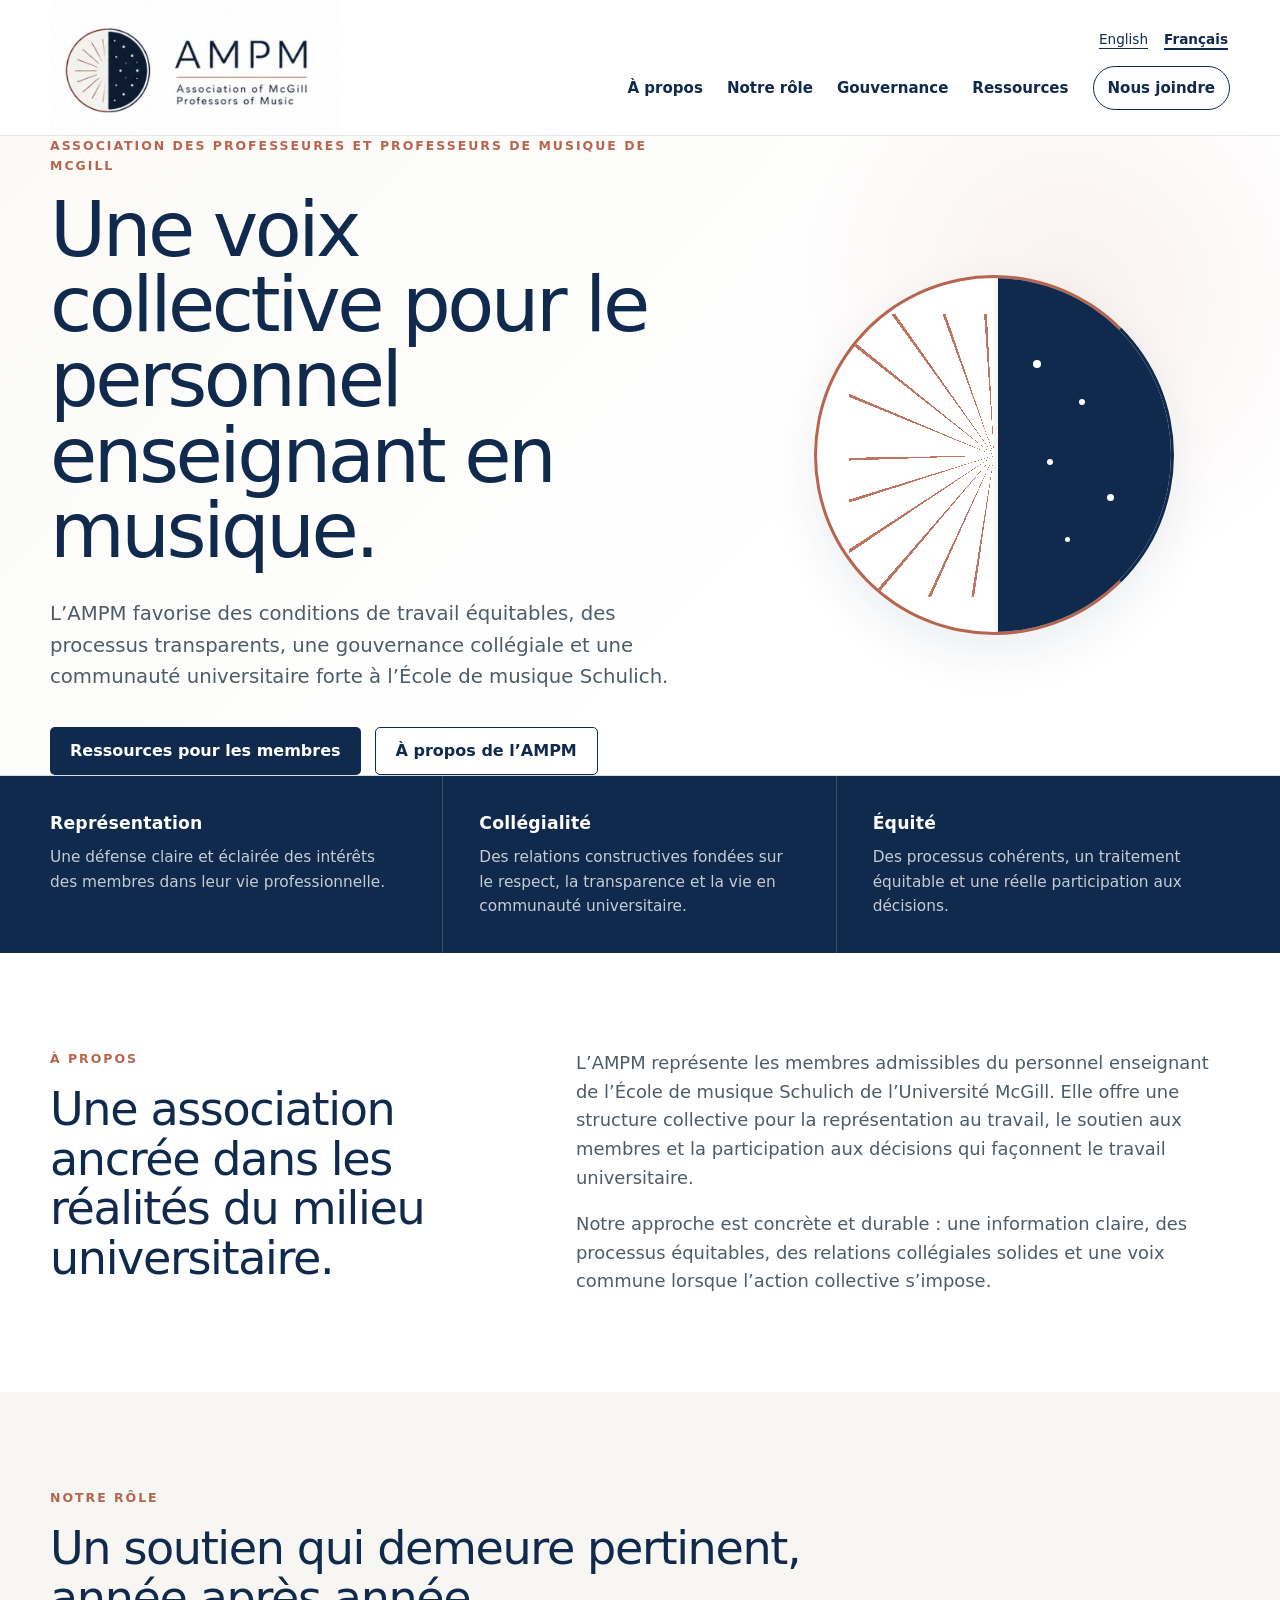
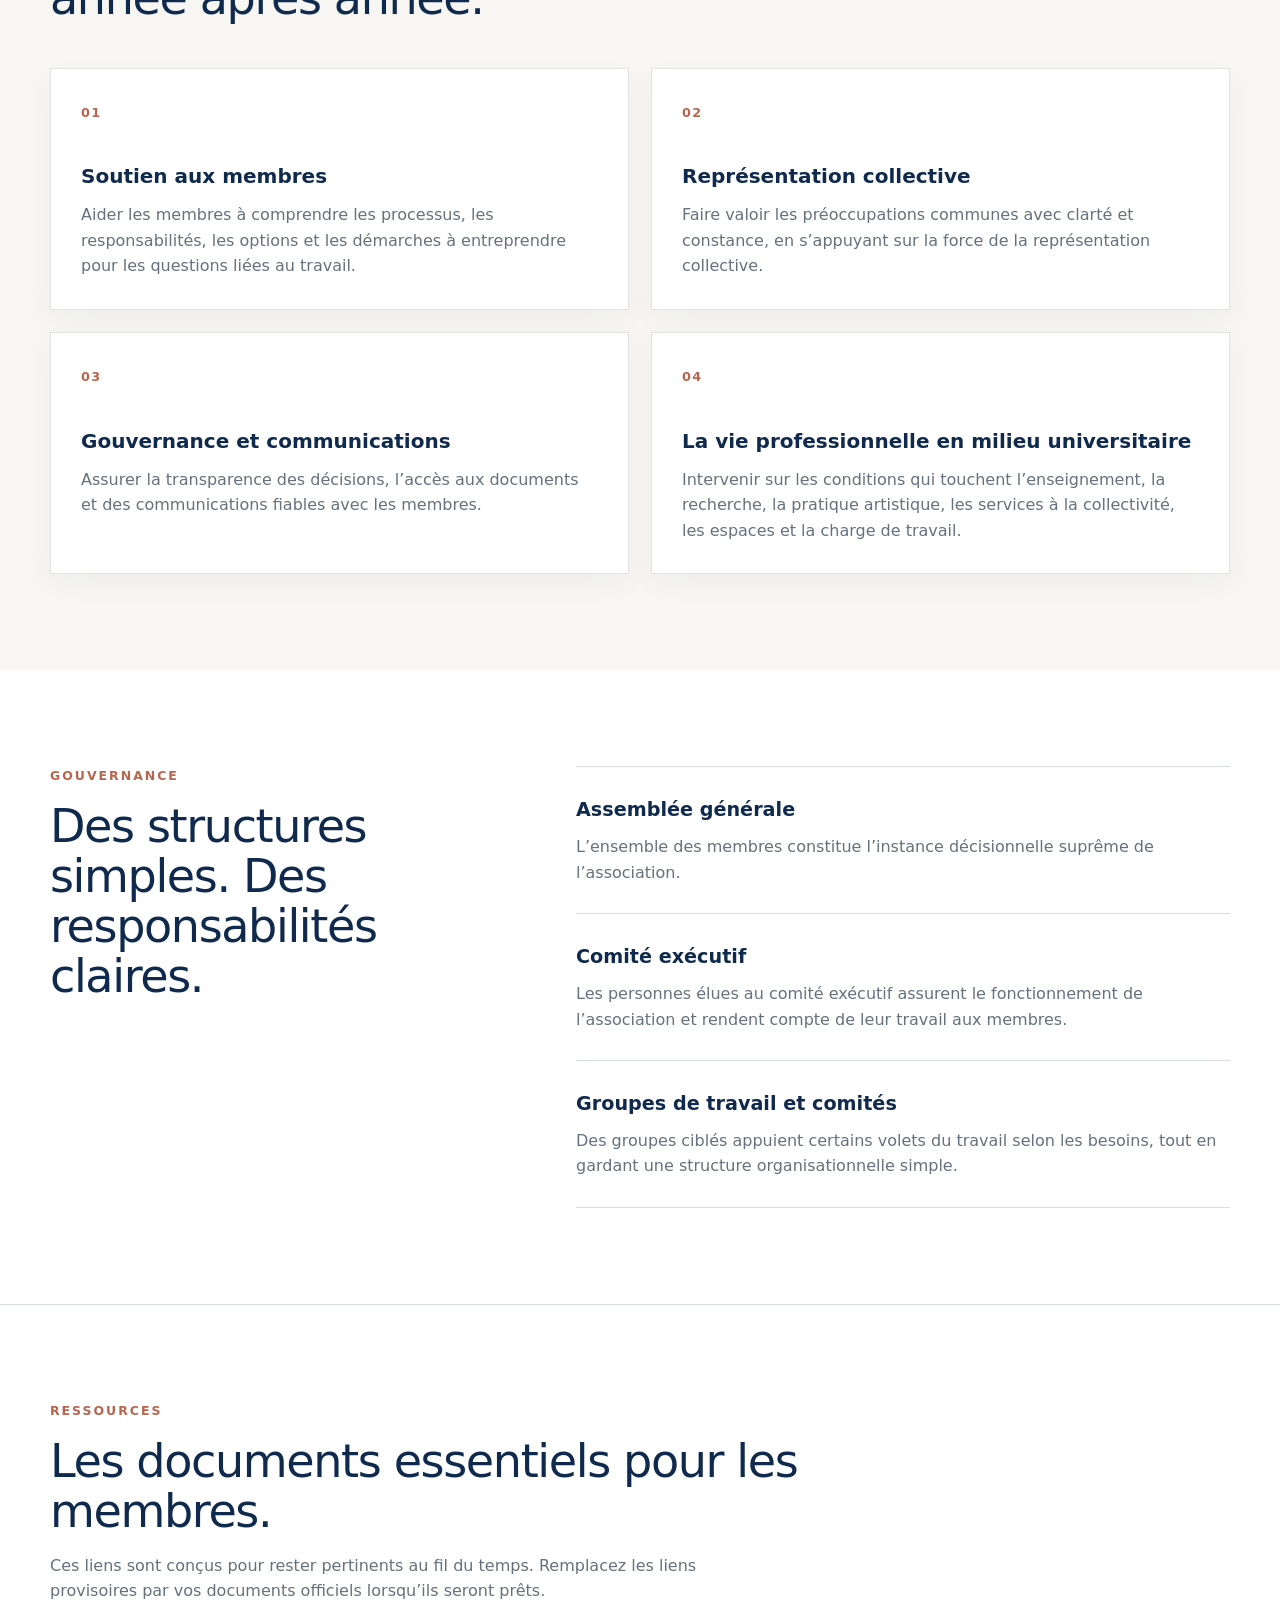
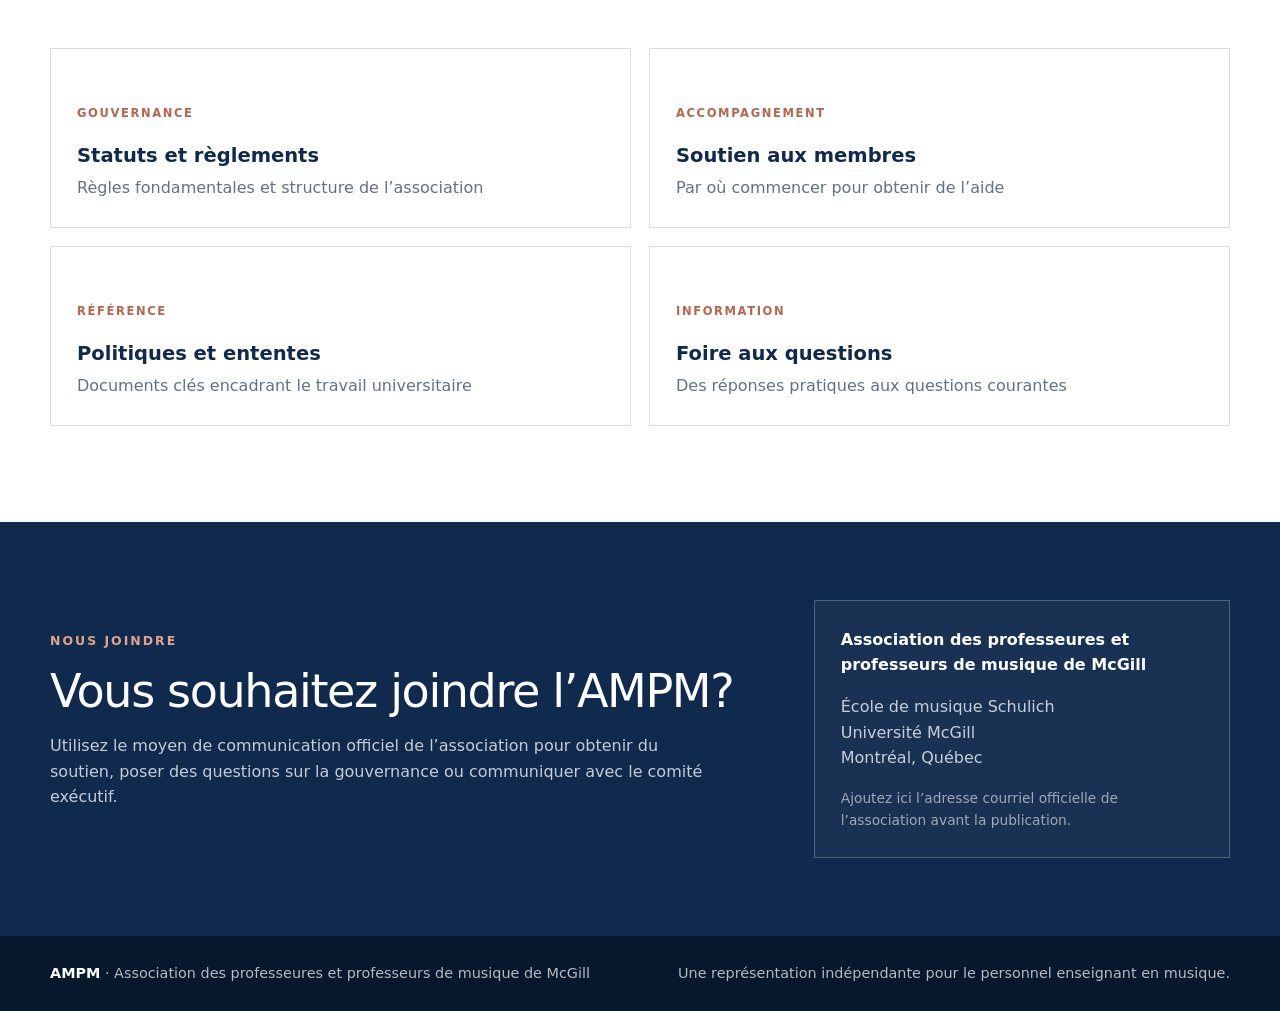
==== fr.html @ f32a2b2c "Add Quebec French translation and bilingual navigation" ====
<!doctype html>
<html lang="fr-CA">
<head>
  <meta charset="utf-8" />
  <meta name="viewport" content="width=device-width, initial-scale=1" />
  <meta name="description" content="AMPM — Association des professeures et professeurs de musique de McGill. Une voix collective pour le personnel enseignant en musique." />
  <link rel="alternate" hreflang="en-CA" href="index.html" />
  <link rel="alternate" hreflang="fr-CA" href="fr.html" />
  <link rel="alternate" hreflang="x-default" href="index.html" />
  <title>AMPM — Association des professeures et professeurs de musique de McGill</title>
  <link rel="stylesheet" href="styles.css" />
</head>
<body>
  <a class="skip-link" href="#main">Aller au contenu</a>

  <header class="site-header">
    <div class="shell header-inner">
      <a class="brand" href="#top" aria-label="Accueil de l’AMPM">
        <img src="[data-uri]" alt="AMPM — Association des professeures et professeurs de musique de McGill" />
      </a>
      <div class="header-links">
        <nav class="language-switcher" aria-label="Choix de la langue">
          <a href="index.html" lang="en-CA" hreflang="en-CA">English</a>
          <a href="fr.html" lang="fr-CA" hreflang="fr-CA" aria-current="page">Français</a>
        </nav>
      <nav class="primary-nav" aria-label="Navigation principale">
        <a href="#about">À propos</a>
        <a href="#work">Notre rôle</a>
        <a href="#governance">Gouvernance</a>
        <a href="#resources">Ressources</a>
        <a class="nav-contact" href="#contact">Nous joindre</a>
      </nav>
      </div>
    </div>
  </header>

  <main id="main">
    <section class="hero" id="top">
      <div class="shell hero-grid">
        <div class="hero-copy">
          <p class="eyebrow">Association des professeures et professeurs de musique de McGill</p>
          <h1>Une voix collective pour le personnel enseignant en musique.</h1>
          <p class="hero-lede">
            L’AMPM favorise des conditions de travail équitables, des processus
            transparents, une gouvernance collégiale et une communauté
            universitaire forte à l’École de musique Schulich.
          </p>
          <div class="hero-actions">
            <a class="button button-primary" href="#resources">Ressources pour les membres</a>
            <a class="button button-secondary" href="#about">À propos de l’AMPM</a>
          </div>
        </div>
        <div class="hero-mark" aria-hidden="true">
          <div class="day-night-disc">
            <span class="sunburst"></span>
            <span class="night-field"></span>
            <span class="star s1"></span>
            <span class="star s2"></span>
            <span class="star s3"></span>
            <span class="star s4"></span>
            <span class="star s5"></span>
          </div>
        </div>
      </div>
    </section>

    <section class="principles" aria-label="Principes de l’AMPM">
      <div class="shell principle-grid">
        <article>
          <h2>Représentation</h2>
          <p>Une défense claire et éclairée des intérêts des membres dans leur vie professionnelle.</p>
        </article>
        <article>
          <h2>Collégialité</h2>
          <p>Des relations constructives fondées sur le respect, la transparence et la vie en communauté universitaire.</p>
        </article>
        <article>
          <h2>Équité</h2>
          <p>Des processus cohérents, un traitement équitable et une réelle participation aux décisions.</p>
        </article>
      </div>
    </section>

    <section class="section" id="about">
      <div class="shell split">
        <div>
          <p class="section-kicker">À propos</p>
          <h2>Une association ancrée dans les réalités du milieu universitaire.</h2>
        </div>
        <div class="prose">
          <p>
            L’AMPM représente les membres admissibles du personnel enseignant
            de l’École de musique Schulich de l’Université McGill. Elle offre
            une structure collective pour la représentation au travail,
            le soutien aux membres et la participation aux décisions
            qui façonnent le travail universitaire.
          </p>
          <p>
            Notre approche est concrète et durable : une information claire,
            des processus équitables, des relations collégiales solides et
            une voix commune lorsque l’action collective s’impose.
          </p>
        </div>
      </div>
    </section>

    <section class="section section-tint" id="work">
      <div class="shell">
        <div class="section-heading">
          <p class="section-kicker">Notre rôle</p>
          <h2>Un soutien qui demeure pertinent, année après année.</h2>
        </div>
        <div class="card-grid">
          <article class="card">
            <span class="card-number">01</span>
            <h3>Soutien aux membres</h3>
            <p>Aider les membres à comprendre les processus, les responsabilités, les options et les démarches à entreprendre pour les questions liées au travail.</p>
          </article>
          <article class="card">
            <span class="card-number">02</span>
            <h3>Représentation collective</h3>
            <p>Faire valoir les préoccupations communes avec clarté et constance, en s’appuyant sur la force de la représentation collective.</p>
          </article>
          <article class="card">
            <span class="card-number">03</span>
            <h3>Gouvernance et communications</h3>
            <p>Assurer la transparence des décisions, l’accès aux documents et des communications fiables avec les membres.</p>
          </article>
          <article class="card">
            <span class="card-number">04</span>
            <h3>La vie professionnelle en milieu universitaire</h3>
            <p>Intervenir sur les conditions qui touchent l’enseignement, la recherche, la pratique artistique, les services à la collectivité, les espaces et la charge de travail.</p>
          </article>
        </div>
      </div>
    </section>

    <section class="section" id="governance">
      <div class="shell split">
        <div>
          <p class="section-kicker">Gouvernance</p>
          <h2>Des structures simples. Des responsabilités claires.</h2>
        </div>
        <div class="stack-list">
          <article>
            <h3>Assemblée générale</h3>
            <p>L’ensemble des membres constitue l’instance décisionnelle suprême de l’association.</p>
          </article>
          <article>
            <h3>Comité exécutif</h3>
            <p>Les personnes élues au comité exécutif assurent le fonctionnement de l’association et rendent compte de leur travail aux membres.</p>
          </article>
          <article>
            <h3>Groupes de travail et comités</h3>
            <p>Des groupes ciblés appuient certains volets du travail selon les besoins, tout en gardant une structure organisationnelle simple.</p>
          </article>
        </div>
      </div>
    </section>

    <section class="section resources" id="resources">
      <div class="shell">
        <div class="section-heading">
          <p class="section-kicker">Ressources</p>
          <h2>Les documents essentiels pour les membres.</h2>
          <p class="section-intro">Ces liens sont conçus pour rester pertinents au fil du temps. Remplacez les liens provisoires par vos documents officiels lorsqu’ils seront prêts.</p>
        </div>
        <div class="resource-grid">
          <a class="resource-card" href="#contact">
            <span>Gouvernance</span>
            <strong>Statuts et règlements</strong>
            <em>Règles fondamentales et structure de l’association</em>
          </a>
          <a class="resource-card" href="#contact">
            <span>Accompagnement</span>
            <strong>Soutien aux membres</strong>
            <em>Par où commencer pour obtenir de l’aide</em>
          </a>
          <a class="resource-card" href="#contact">
            <span>Référence</span>
            <strong>Politiques et ententes</strong>
            <em>Documents clés encadrant le travail universitaire</em>
          </a>
          <a class="resource-card" href="#contact">
            <span>Information</span>
            <strong>Foire aux questions</strong>
            <em>Des réponses pratiques aux questions courantes</em>
          </a>
        </div>
      </div>
    </section>

    <section class="contact-band" id="contact">
      <div class="shell contact-grid">
        <div>
          <p class="section-kicker light">Nous joindre</p>
          <h2>Vous souhaitez joindre l’AMPM?</h2>
          <p>Utilisez le moyen de communication officiel de l’association pour obtenir du soutien, poser des questions sur la gouvernance ou communiquer avec le comité exécutif.</p>
        </div>
        <div class="contact-card">
          <strong>Association des professeures et professeurs de musique de McGill</strong>
          <p>École de musique Schulich<br />Université McGill<br />Montréal, Québec</p>
          <p class="small">Ajoutez ici l’adresse courriel officielle de l’association avant la publication.</p>
        </div>
      </div>
    </section>
  </main>

  <footer class="site-footer">
    <div class="shell footer-inner">
      <p><strong>AMPM</strong> · Association des professeures et professeurs de musique de McGill</p>
      <p>Une représentation indépendante pour le personnel enseignant en musique.</p>
    </div>
  </footer>
</body>
</html>
---- styles.css ----
:root {
  --navy: #102a4d;
  --navy-deep: #0b1f3a;
  --rust: #b7654e;
  --rust-soft: #c68a72;
  --ink: #25303b;
  --muted: #65717d;
  --paper: #f7f6f2;
  --white: #ffffff;
  --line: #d9dde1;
  --max: 1180px;
  --shadow: 0 18px 50px rgba(16, 42, 77, 0.08);
}

* { box-sizing: border-box; }
html { scroll-behavior: smooth; }
body {
  margin: 0;
  font-family: "Avenir Next", "Segoe UI", system-ui, -apple-system, BlinkMacSystemFont, Arial, sans-serif;
  color: var(--ink);
  background: var(--white);
  line-height: 1.6;
  -webkit-font-smoothing: antialiased;
}

a { color: inherit; }
img { max-width: 100%; display: block; }

.skip-link {
  position: absolute;
  left: 12px;
  top: -80px;
  background: var(--navy);
  color: #fff;
  padding: 10px 14px;
  z-index: 100;
}
.skip-link:focus { top: 12px; }

.shell {
  width: min(var(--max), calc(100% - 48px));
  margin-inline: auto;
}

.site-header {
  position: sticky;
  top: 0;
  z-index: 20;
  background: rgba(255,255,255,.96);
  border-bottom: 1px solid rgba(16,42,77,.11);
  backdrop-filter: blur(10px);
}

.header-inner {
  min-height: 92px;
  display: flex;
  align-items: center;
  justify-content: space-between;
  gap: 28px;
}

.brand { width: 290px; flex: 0 0 auto; }
.brand img { width: 100%; height: auto; }

.primary-nav {
  display: flex;
  align-items: center;
  gap: 24px;
  font-size: .94rem;
}
.primary-nav a {
  text-decoration: none;
  color: var(--navy);
  font-weight: 550;
}
.primary-nav a:hover { color: var(--rust); }
.nav-contact {
  border: 1px solid var(--navy);
  padding: 9px 14px;
  border-radius: 999px;
}

.hero {
  background:
    radial-gradient(circle at 84% 25%, rgba(183,101,78,.09), transparent 24%),
    linear-gradient(135deg, #fbfaf7 0%, #ffffff 62%);
  border-bottom: 1px solid var(--line);
  overflow: hidden;
}
.hero-grid {
  min-height: 610px;
  display: grid;
  grid-template-columns: 1.15fr .85fr;
  align-items: center;
  gap: 70px;
}
.eyebrow, .section-kicker {
  margin: 0 0 16px;
  color: var(--rust);
  text-transform: uppercase;
  letter-spacing: .16em;
  font-size: .78rem;
  font-weight: 700;
}
.hero h1 {
  margin: 0;
  max-width: 760px;
  color: var(--navy);
  font-size: clamp(3rem, 6vw, 5.9rem);
  line-height: .98;
  letter-spacing: -.045em;
  font-weight: 430;
}
.hero-lede {
  max-width: 720px;
  margin: 30px 0 0;
  font-size: 1.23rem;
  color: #4e5c69;
}
.hero-actions { display: flex; gap: 14px; margin-top: 34px; flex-wrap: wrap; }
.button {
  display: inline-flex;
  align-items: center;
  justify-content: center;
  min-height: 48px;
  padding: 0 20px;
  border-radius: 5px;
  text-decoration: none;
  font-weight: 650;
}
.button-primary { background: var(--navy); color: #fff; }
.button-primary:hover { background: var(--navy-deep); }
.button-secondary { border: 1px solid var(--navy); color: var(--navy); background: #fff; }
.button-secondary:hover { background: var(--paper); }

.hero-mark { display: grid; place-items: center; }
.day-night-disc {
  position: relative;
  width: min(360px, 68vw);
  aspect-ratio: 1;
  border: 3px solid var(--rust);
  border-right-color: var(--navy);
  border-radius: 50%;
  overflow: hidden;
  box-shadow: var(--shadow);
  background: #fff;
}
.night-field {
  position: absolute;
  inset: 0 0 0 50%;
  background: var(--navy);
  border-left: 4px solid var(--paper);
}
.sunburst {
  position: absolute;
  left: 9%;
  top: 10%;
  width: 41%;
  height: 80%;
  background: repeating-conic-gradient(from -76deg at 100% 50%, transparent 0 8deg, var(--rust) 8deg 9.1deg, transparent 9.1deg 16deg);
  clip-path: polygon(0 0, 100% 0, 100% 100%, 0 100%);
  opacity: .9;
}
.star { position: absolute; width: 8px; height: 8px; border-radius: 50%; background: #fff; z-index: 3; }
.s1 { left: 61%; top: 23%; }
.s2 { left: 74%; top: 34%; width: 6px; height: 6px; }
.s3 { left: 65%; top: 51%; width: 6px; height: 6px; }
.s4 { left: 82%; top: 61%; width: 7px; height: 7px; }
.s5 { left: 70%; top: 73%; width: 5px; height: 5px; }

.principles { background: var(--navy); color: #fff; }
.principle-grid { display: grid; grid-template-columns: repeat(3, 1fr); }
.principle-grid article { padding: 34px 36px; border-right: 1px solid rgba(255,255,255,.18); }
.principle-grid article:first-child { padding-left: 0; }
.principle-grid article:last-child { border-right: 0; }
.principle-grid h2 { margin: 0 0 8px; font-size: 1.08rem; letter-spacing: .01em; }
.principle-grid p { margin: 0; color: rgba(255,255,255,.76); font-size: .96rem; }

.section { padding: 96px 0; }
.section-tint { background: var(--paper); }
.split { display: grid; grid-template-columns: .8fr 1.2fr; gap: 90px; align-items: start; }
.section h2, .contact-band h2 {
  color: var(--navy);
  margin: 0;
  font-size: clamp(2rem, 3.6vw, 3.5rem);
  line-height: 1.08;
  letter-spacing: -.03em;
  font-weight: 480;
}
.prose { font-size: 1.12rem; color: #4e5c69; }
.prose p:first-child { margin-top: 0; }
.prose p:last-child { margin-bottom: 0; }

.section-heading { max-width: 760px; margin-bottom: 44px; }
.section-intro { color: var(--muted); max-width: 680px; }
.card-grid { display: grid; grid-template-columns: repeat(2, 1fr); gap: 22px; }
.card {
  min-height: 230px;
  background: #fff;
  border: 1px solid #e0e2e4;
  padding: 30px;
  box-shadow: 0 10px 26px rgba(16,42,77,.04);
}
.card-number { color: var(--rust); font-size: .8rem; letter-spacing: .1em; font-weight: 700; }
.card h3 { margin: 36px 0 10px; color: var(--navy); font-size: 1.25rem; }
.card p { margin: 0; color: var(--muted); }

.stack-list { border-top: 1px solid var(--line); }
.stack-list article { padding: 28px 0; border-bottom: 1px solid var(--line); }
.stack-list h3 { margin: 0 0 8px; color: var(--navy); font-size: 1.2rem; }
.stack-list p { margin: 0; color: var(--muted); }

.resources { background: #fff; border-top: 1px solid var(--line); }
.resource-grid { display: grid; grid-template-columns: repeat(2, 1fr); gap: 18px; }
.resource-card {
  text-decoration: none;
  border: 1px solid var(--line);
  padding: 26px;
  min-height: 180px;
  display: flex;
  flex-direction: column;
  justify-content: flex-end;
  transition: transform .18s ease, border-color .18s ease, box-shadow .18s ease;
}
.resource-card:hover { transform: translateY(-3px); border-color: var(--rust-soft); box-shadow: var(--shadow); }
.resource-card span { color: var(--rust); text-transform: uppercase; letter-spacing: .14em; font-size: .72rem; font-weight: 700; margin-bottom: 18px; }
.resource-card strong { color: var(--navy); font-size: 1.22rem; }
.resource-card em { color: var(--muted); font-style: normal; margin-top: 4px; }

.contact-band { padding: 78px 0; background: var(--navy); color: #fff; }
.contact-grid { display: grid; grid-template-columns: 1.25fr .75fr; gap: 70px; align-items: center; }
.contact-band h2 { color: #fff; }
.contact-band p { color: rgba(255,255,255,.76); max-width: 660px; }
.section-kicker.light { color: #e1a38d; }
.contact-card { border: 1px solid rgba(255,255,255,.24); padding: 26px; background: rgba(255,255,255,.04); }
.contact-card strong { color: #fff; }
.contact-card .small { font-size: .86rem; color: rgba(255,255,255,.58); margin-bottom: 0; }

.site-footer { background: #07182c; color: rgba(255,255,255,.7); padding: 26px 0; font-size: .9rem; }
.footer-inner { display: flex; justify-content: space-between; gap: 30px; flex-wrap: wrap; }
.footer-inner p { margin: 0; }
.footer-inner strong { color: #fff; }

:focus-visible { outline: 3px solid #e09b81; outline-offset: 3px; }

@media (max-width: 900px) {
  .header-inner { min-height: auto; padding: 18px 0; align-items: flex-start; }
  .brand { width: 230px; }
  .primary-nav { flex-wrap: wrap; justify-content: flex-end; gap: 10px 16px; font-size: .88rem; }
  .hero-grid { grid-template-columns: 1fr; min-height: auto; padding: 84px 0 70px; gap: 48px; }
  .hero-mark { order: -1; }
  .day-night-disc { width: 220px; }
  .principle-grid { grid-template-columns: 1fr; }
  .principle-grid article { border-right: 0; border-bottom: 1px solid rgba(255,255,255,.16); padding: 24px 0; }
  .principle-grid article:last-child { border-bottom: 0; }
  .split, .contact-grid { grid-template-columns: 1fr; gap: 38px; }
}

@media (max-width: 640px) {
  .shell { width: min(var(--max), calc(100% - 30px)); }
  .site-header { position: static; }
  .header-inner { display: block; }
  .brand { width: 250px; margin-bottom: 18px; }
  .primary-nav { justify-content: flex-start; }
  .nav-contact { padding: 6px 10px; }
  .hero-grid { padding-top: 54px; }
  .hero h1 { font-size: clamp(2.7rem, 16vw, 4.1rem); }
  .hero-lede { font-size: 1.08rem; }
  .section { padding: 68px 0; }
  .card-grid, .resource-grid { grid-template-columns: 1fr; }
  .footer-inner { display: block; }
  .footer-inner p + p { margin-top: 8px; }
}

/* Keep both language choices visible at every screen size. */
.header-links { display: flex; flex-direction: column; align-items: flex-end; gap: 12px; padding-block: 14px; min-width: 0; }
.language-switcher { display: flex; align-items: center; gap: 12px; font-size: .85rem; color: var(--navy); }
.language-switcher a { padding: 4px 2px; text-underline-offset: 4px; }
.language-switcher a[aria-current="page"] { font-weight: 700; text-decoration-thickness: 2px; }
.language-switcher a:hover { color: var(--rust); }
section[id], main[id] { scroll-margin-top: 140px; }
@media (max-width: 900px) {
  .header-links { padding-block: 0; }
}
@media (max-width: 640px) {
  .header-links { align-items: flex-start; }
  .language-switcher { order: -1; }
}
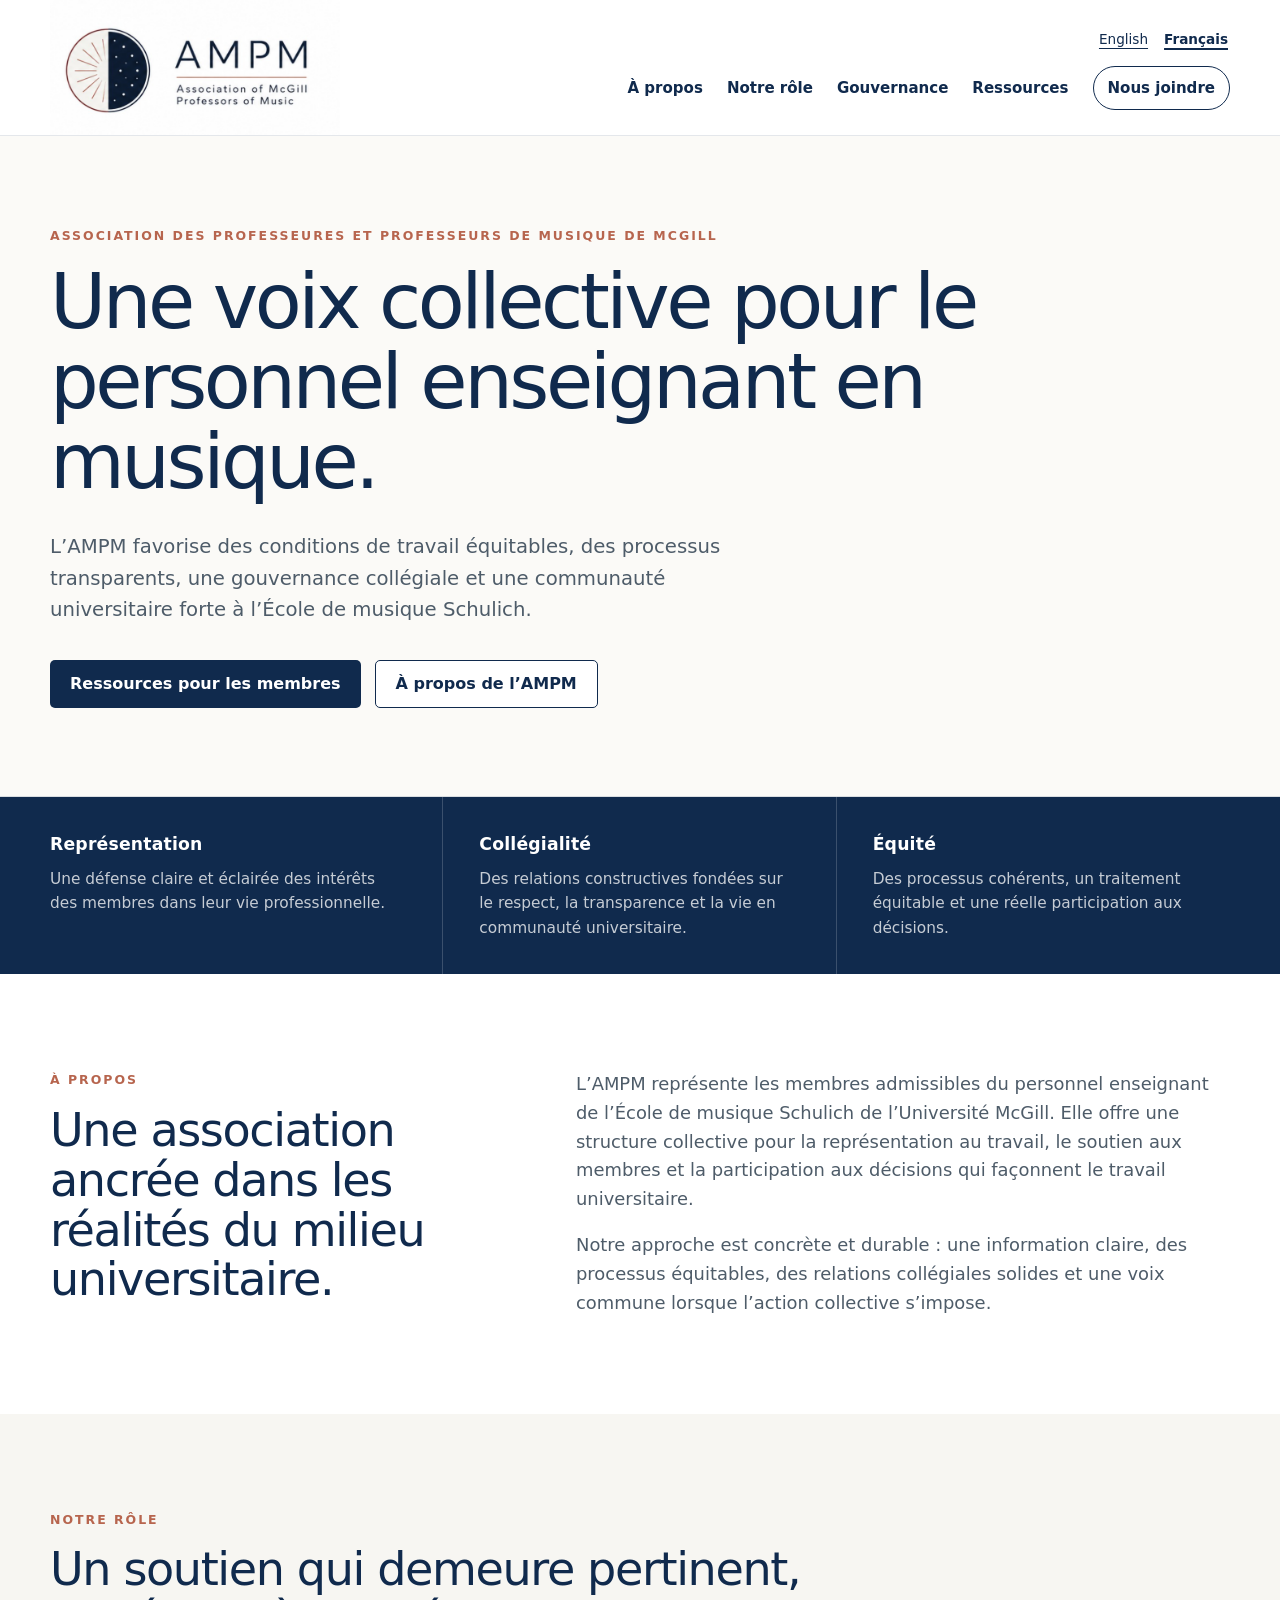
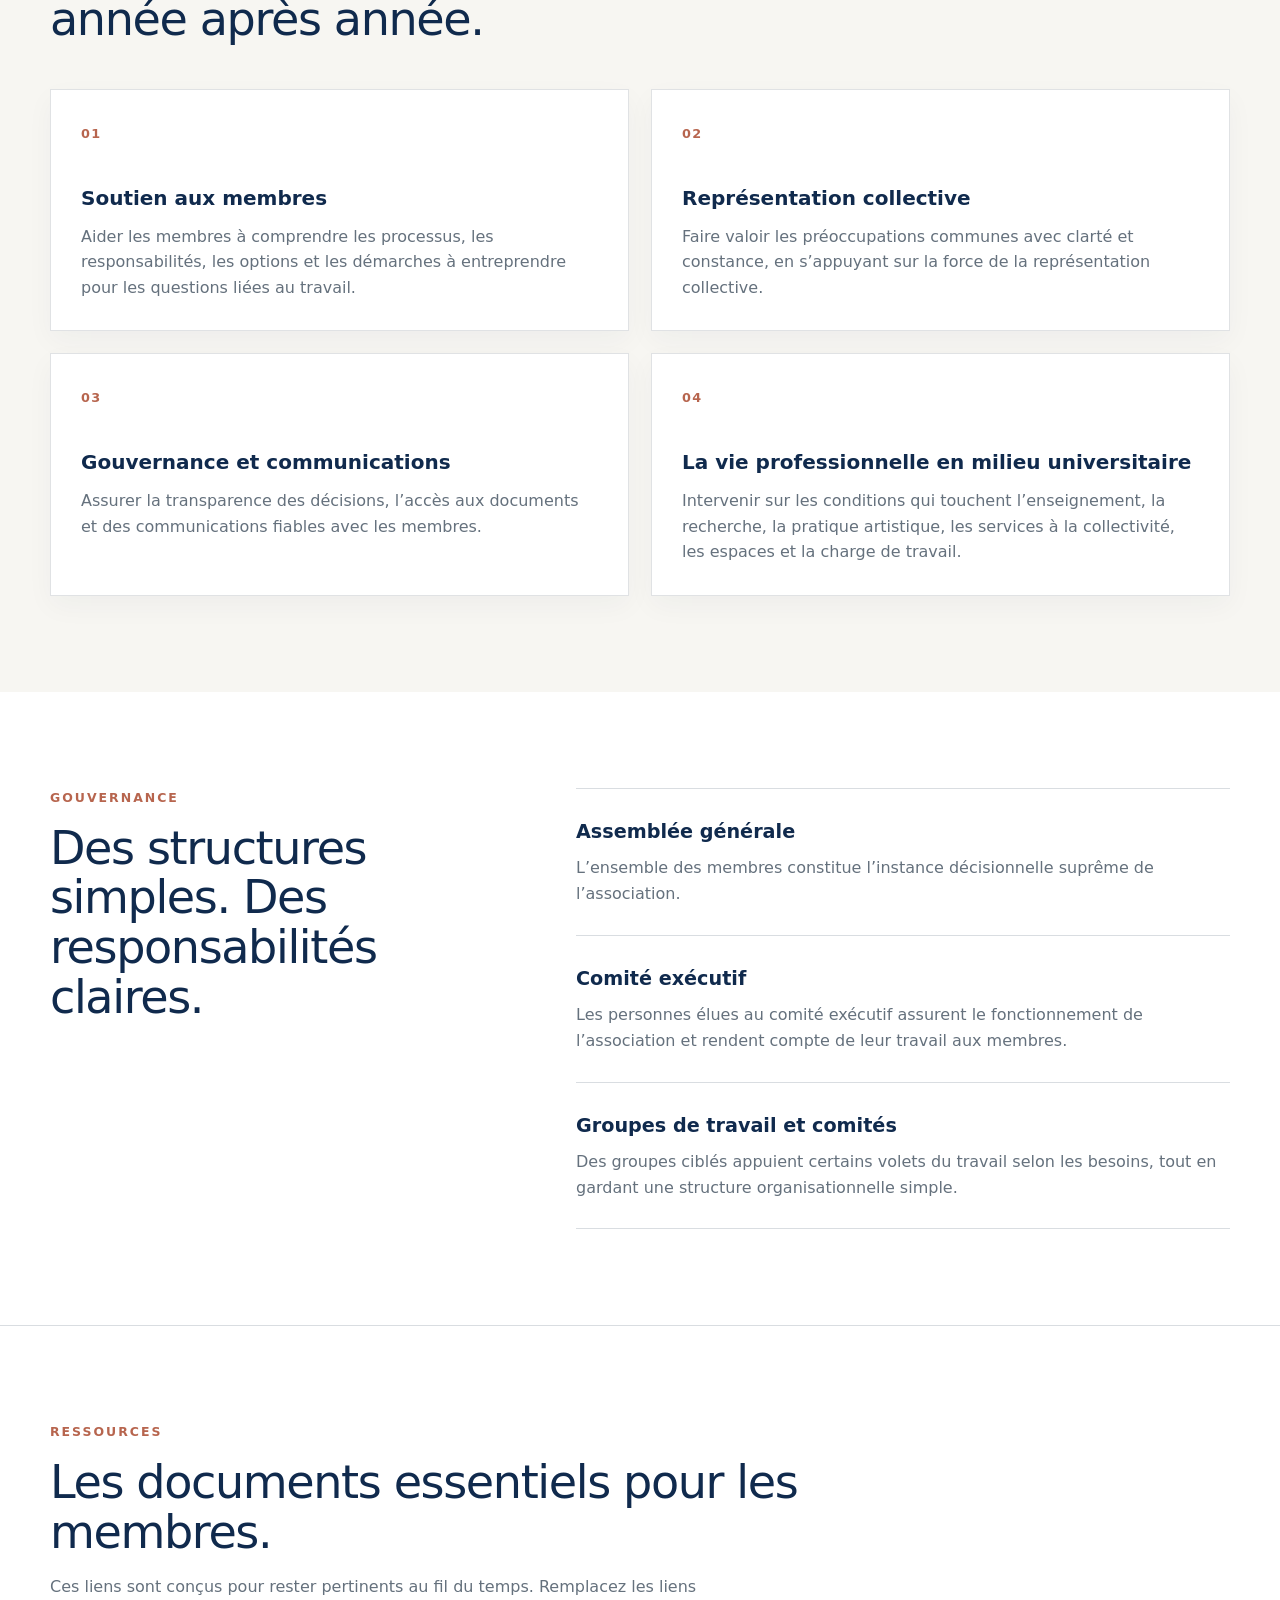
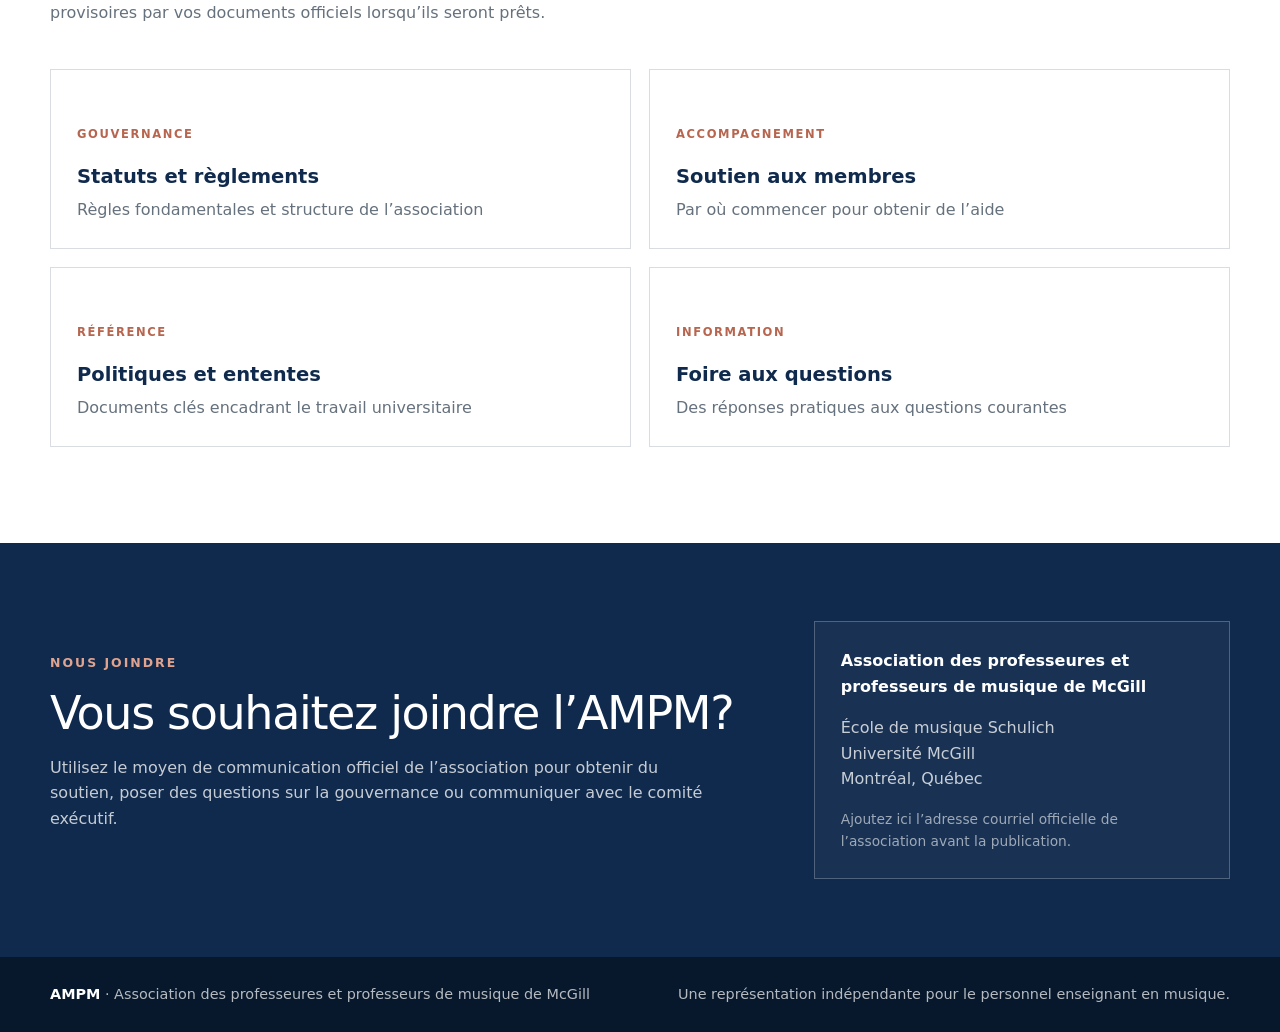
==== commit 2a97cd67: "Simplify hero layout and retain only the header logo in both languages" ====
--- a/fr.html
+++ b/fr.html
@@ -36,7 +36,7 @@
 
   <main id="main">
     <section class="hero" id="top">
-      <div class="shell hero-grid">
+      <div class="shell hero-content">
         <div class="hero-copy">
           <p class="eyebrow">Association des professeures et professeurs de musique de McGill</p>
           <h1>Une voix collective pour le personnel enseignant en musique.</h1>
@@ -48,17 +48,6 @@
           <div class="hero-actions">
             <a class="button button-primary" href="#resources">Ressources pour les membres</a>
             <a class="button button-secondary" href="#about">À propos de l’AMPM</a>
-          </div>
-        </div>
-        <div class="hero-mark" aria-hidden="true">
-          <div class="day-night-disc">
-            <span class="sunburst"></span>
-            <span class="night-field"></span>
-            <span class="star s1"></span>
-            <span class="star s2"></span>
-            <span class="star s3"></span>
-            <span class="star s4"></span>
-            <span class="star s5"></span>
           </div>
         </div>
       </div>
--- a/styles.css
+++ b/styles.css
@@ -81,19 +81,11 @@
 }
 
 .hero {
-  background:
-    radial-gradient(circle at 84% 25%, rgba(183,101,78,.09), transparent 24%),
-    linear-gradient(135deg, #fbfaf7 0%, #ffffff 62%);
+  background: #fbfaf7;
   border-bottom: 1px solid var(--line);
-  overflow: hidden;
-}
-.hero-grid {
-  min-height: 610px;
-  display: grid;
-  grid-template-columns: 1.15fr .85fr;
-  align-items: center;
-  gap: 70px;
-}
+}
+.hero-content { padding-block: 90px 88px; }
+.hero-copy { max-width: 1050px; }
 .eyebrow, .section-kicker {
   margin: 0 0 16px;
   color: var(--rust);
@@ -104,10 +96,10 @@
 }
 .hero h1 {
   margin: 0;
-  max-width: 760px;
+  max-width: 1050px;
   color: var(--navy);
   font-size: clamp(3rem, 6vw, 5.9rem);
-  line-height: .98;
+  line-height: 1.04;
   letter-spacing: -.045em;
   font-weight: 430;
 }
@@ -133,40 +125,6 @@
 .button-secondary { border: 1px solid var(--navy); color: var(--navy); background: #fff; }
 .button-secondary:hover { background: var(--paper); }
 
-.hero-mark { display: grid; place-items: center; }
-.day-night-disc {
-  position: relative;
-  width: min(360px, 68vw);
-  aspect-ratio: 1;
-  border: 3px solid var(--rust);
-  border-right-color: var(--navy);
-  border-radius: 50%;
-  overflow: hidden;
-  box-shadow: var(--shadow);
-  background: #fff;
-}
-.night-field {
-  position: absolute;
-  inset: 0 0 0 50%;
-  background: var(--navy);
-  border-left: 4px solid var(--paper);
-}
-.sunburst {
-  position: absolute;
-  left: 9%;
-  top: 10%;
-  width: 41%;
-  height: 80%;
-  background: repeating-conic-gradient(from -76deg at 100% 50%, transparent 0 8deg, var(--rust) 8deg 9.1deg, transparent 9.1deg 16deg);
-  clip-path: polygon(0 0, 100% 0, 100% 100%, 0 100%);
-  opacity: .9;
-}
-.star { position: absolute; width: 8px; height: 8px; border-radius: 50%; background: #fff; z-index: 3; }
-.s1 { left: 61%; top: 23%; }
-.s2 { left: 74%; top: 34%; width: 6px; height: 6px; }
-.s3 { left: 65%; top: 51%; width: 6px; height: 6px; }
-.s4 { left: 82%; top: 61%; width: 7px; height: 7px; }
-.s5 { left: 70%; top: 73%; width: 5px; height: 5px; }
 
 .principles { background: var(--navy); color: #fff; }
 .principle-grid { display: grid; grid-template-columns: repeat(3, 1fr); }
@@ -247,9 +205,7 @@
   .header-inner { min-height: auto; padding: 18px 0; align-items: flex-start; }
   .brand { width: 230px; }
   .primary-nav { flex-wrap: wrap; justify-content: flex-end; gap: 10px 16px; font-size: .88rem; }
-  .hero-grid { grid-template-columns: 1fr; min-height: auto; padding: 84px 0 70px; gap: 48px; }
-  .hero-mark { order: -1; }
-  .day-night-disc { width: 220px; }
+  .hero-content { padding-block: 72px; }
   .principle-grid { grid-template-columns: 1fr; }
   .principle-grid article { border-right: 0; border-bottom: 1px solid rgba(255,255,255,.16); padding: 24px 0; }
   .principle-grid article:last-child { border-bottom: 0; }
@@ -263,7 +219,7 @@
   .brand { width: 250px; margin-bottom: 18px; }
   .primary-nav { justify-content: flex-start; }
   .nav-contact { padding: 6px 10px; }
-  .hero-grid { padding-top: 54px; }
+  .hero-content { padding-block: 54px 60px; }
   .hero h1 { font-size: clamp(2.7rem, 16vw, 4.1rem); }
   .hero-lede { font-size: 1.08rem; }
   .section { padding: 68px 0; }
